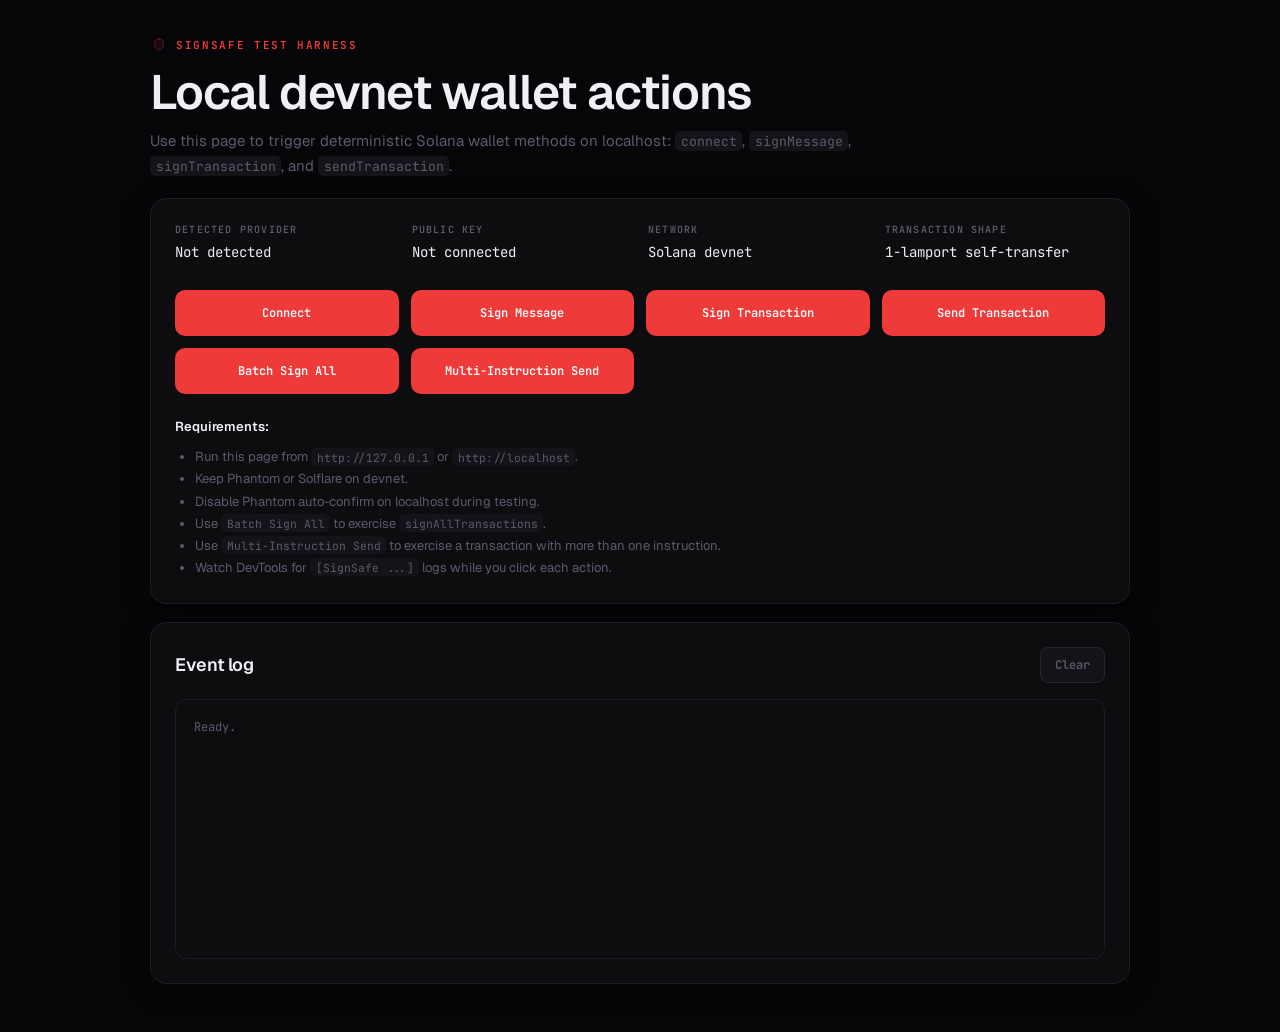
==== test-dapp/index.html @ 2d684139 "Add licensing documentation and update UI styles - Introduced `COMMERCIAL_LICENSE.md` and `LICENSING" ====
<!DOCTYPE html>
<html lang="en">
  <head>
    <meta charset="UTF-8" />
    <meta name="viewport" content="width=device-width, initial-scale=1.0" />
    <title>SignSafe Devnet Test DApp</title>
    <link rel="icon" type="image/svg+xml" href="../icons/icon.svg" />
    <link rel="icon" type="image/png" sizes="48x48" href="../icons/icon48.png" />
    <link rel="preconnect" href="https://fonts.googleapis.com">
    <link rel="preconnect" href="https://fonts.gstatic.com" crossorigin>
    <link href="https://fonts.googleapis.com/css2?family=Geist:wght@300;400;500&family=JetBrains+Mono:wght@400;500;600&display=swap" rel="stylesheet">
    <link rel="stylesheet" href="../shared/theme.css" />
    <link rel="stylesheet" href="styles.css" />
  </head>
  <body>
    <main class="shell">
      <section class="hero">
        <p class="eyebrow"><span class="eyebrow-icon" aria-hidden="true"><img src="../icons/icon.svg" alt="" /></span>SignSafe Test Harness</p>
        <h1>Local devnet wallet actions</h1>
        <p class="intro">
          Use this page to trigger deterministic Solana wallet methods on localhost:
          <code>connect</code>, <code>signMessage</code>, <code>signTransaction</code>, and
          <code>sendTransaction</code>.
        </p>
      </section>

      <section class="panel">
        <div class="meta-grid">
          <div>
            <div class="label">Detected provider</div>
            <div id="provider-name" class="value">Not detected</div>
          </div>
          <div>
            <div class="label">Public key</div>
            <div id="public-key" class="value">Not connected</div>
          </div>
          <div>
            <div class="label">Network</div>
            <div class="value">Solana devnet</div>
          </div>
          <div>
            <div class="label">Transaction shape</div>
            <div class="value">1-lamport self-transfer</div>
          </div>
        </div>

        <div class="button-grid">
          <button id="btn-connect" type="button">Connect</button>
          <button id="btn-sign-message" type="button">Sign Message</button>
          <button id="btn-sign-transaction" type="button">Sign Transaction</button>
          <button id="btn-send-transaction" type="button">Send Transaction</button>
          <button id="btn-batch-sign" type="button">Batch Sign All</button>
          <button id="btn-complex-send" type="button">Multi-Instruction Send</button>
        </div>

        <div class="notes">
          <p>Requirements:</p>
          <ul>
            <li>Run this page from <code>http://127.0.0.1</code> or <code>http://localhost</code>.</li>
            <li>Keep Phantom or Solflare on devnet.</li>
            <li>Disable Phantom auto-confirm on localhost during testing.</li>
            <li>Use <code>Batch Sign All</code> to exercise <code>signAllTransactions</code>.</li>
            <li>Use <code>Multi-Instruction Send</code> to exercise a transaction with more than one instruction.</li>
            <li>Watch DevTools for <code>[SignSafe ...]</code> logs while you click each action.</li>
          </ul>
        </div>
      </section>

      <section class="panel">
        <div class="log-header">
          <h2>Event log</h2>
          <button id="btn-clear-log" class="ghost" type="button">Clear</button>
        </div>
        <pre id="log-output" class="log-output">Ready.</pre>
      </section>
    </main>

    <script src="app.js"></script>
  </body>
</html>
---- shared/theme.css ----
/* SignSafe shared design tokens — matches landing/landing.html design system.
   Link this before any page-specific styles. No layout, no selectors. */
:root {
  color-scheme: dark;

  /* Backgrounds */
  --bg:        #060608;
  --surface:   #0d0d10;
  --surface-2: #141418;

  /* Borders */
  --border:    #1c1c22;
  --border-2:  #252530;

  /* Text */
  --text:      #f0f0f4;
  --muted:     #5a5a6e;
  --muted-2:   #3a3a4a;

  /* Danger / brand */
  --red:        #ef3a3a;
  --red-dim:    rgba(239,58,58,0.13);
  --red-border: rgba(239,58,58,0.22);

  /* Safe */
  --green:        #22c55e;
  --green-dim:    rgba(34,197,94,0.09);
  --green-border: rgba(34,197,94,0.20);

  /* Review */
  --amber:        #f59e0b;
  --amber-dim:    rgba(245,158,11,0.09);
  --amber-border: rgba(245,158,11,0.22);
}
---- test-dapp/styles.css ----
/* Fonts loaded via <link> tags in index.html */

* {
  box-sizing: border-box;
}

html,
body {
  margin: 0;
  min-height: 100%;
  font-family: "Geist", "Inter", "Segoe UI", sans-serif;
  color: var(--text);
  background: var(--bg);
}

code {
  padding: 0.1rem 0.35rem;
  border-radius: 5px;
  font-family: "JetBrains Mono", "Fira Code", monospace;
  font-size: 0.875em;
  background: var(--surface-2);
  color: var(--muted);
}

.shell {
  width: min(980px, calc(100% - 32px));
  margin: 0 auto;
  padding: 36px 0 48px;
}

.hero {
  margin-bottom: 20px;
}

.eyebrow {
  display: inline-flex;
  align-items: center;
  gap: 8px;
  margin: 0 0 12px;
  color: var(--red);
  font-family: "JetBrains Mono", monospace;
  font-size: 11px;
  font-weight: 600;
  letter-spacing: 0.15em;
  text-transform: uppercase;
}

.eyebrow-icon {
  width: 18px;
  height: 18px;
  line-height: 1;
  letter-spacing: normal;
  display: inline-flex;
  align-items: center;
  justify-content: center;
}

.eyebrow-icon img {
  width: 100%;
  height: 100%;
  display: block;
}

h1 {
  margin: 0 0 10px;
  font-size: clamp(28px, 4vw, 48px);
  font-weight: 600;
  letter-spacing: -0.025em;
  line-height: 1.1;
  color: var(--text);
}

.intro {
  max-width: 760px;
  margin: 0;
  color: var(--muted);
  font-size: 15px;
  line-height: 1.65;
}

.panel {
  margin-top: 18px;
  padding: 24px;
  border: 1px solid var(--border);
  border-radius: 16px;
  background: var(--surface);
  box-shadow: 0 4px 24px rgba(0,0,0,0.4);
}

.meta-grid {
  display: grid;
  gap: 16px;
  grid-template-columns: repeat(auto-fit, minmax(180px, 1fr));
}

.label {
  margin-bottom: 6px;
  color: var(--muted);
  font-family: "JetBrains Mono", monospace;
  font-size: 10px;
  font-weight: 600;
  letter-spacing: 0.12em;
  text-transform: uppercase;
}

.value {
  min-height: 24px;
  font-size: 14px;
  line-height: 1.5;
  color: var(--text);
  word-break: break-word;
  font-family: "JetBrains Mono", monospace;
}

.button-grid {
  display: grid;
  gap: 12px;
  grid-template-columns: repeat(auto-fit, minmax(180px, 1fr));
  margin-top: 24px;
}

button {
  min-height: 46px;
  padding: 0 16px;
  border: none;
  border-radius: 10px;
  background: var(--red);
  color: #fff;
  font-family: "JetBrains Mono", monospace;
  font: inherit;
  font-family: "JetBrains Mono", monospace;
  font-size: 12px;
  font-weight: 600;
  cursor: pointer;
  transition:
    transform 120ms ease,
    opacity 120ms ease,
    background 120ms ease;
}

button:hover {
  background: #ff4545;
  transform: translateY(-1px);
}

button:disabled {
  opacity: 0.45;
  cursor: wait;
  transform: none;
}

.ghost {
  min-height: 36px;
  padding: 0 14px;
  border: 1px solid var(--border-2);
  border-radius: 8px;
  background: var(--surface-2);
  color: var(--muted);
}

.ghost:hover {
  background: var(--border);
  border-color: var(--border-2);
  color: var(--text);
  transform: none;
}

.notes {
  margin-top: 22px;
  color: var(--muted);
  font-size: 13px;
  line-height: 1.7;
}

.notes p {
  margin: 0 0 8px;
  font-weight: 600;
  color: var(--text);
}

.notes ul {
  margin: 0;
  padding-left: 20px;
}

.log-header {
  display: flex;
  align-items: center;
  justify-content: space-between;
  gap: 16px;
}

.log-header h2 {
  margin: 0;
  font-size: 18px;
  font-weight: 600;
  color: var(--text);
  letter-spacing: -0.02em;
}

.log-output {
  min-height: 260px;
  margin: 16px 0 0;
  padding: 18px;
  overflow: auto;
  border-radius: 12px;
  background: var(--surface);
  border: 1px solid var(--border);
  color: var(--muted);
  font-family: "JetBrains Mono", "Fira Code", ui-monospace, monospace;
  font-size: 12px;
  line-height: 1.6;
  white-space: pre-wrap;
}

@media (max-width: 640px) {
  .shell {
    width: min(100% - 20px, 980px);
    padding-top: 24px;
  }

  .panel {
    padding: 18px;
    border-radius: 14px;
  }
}
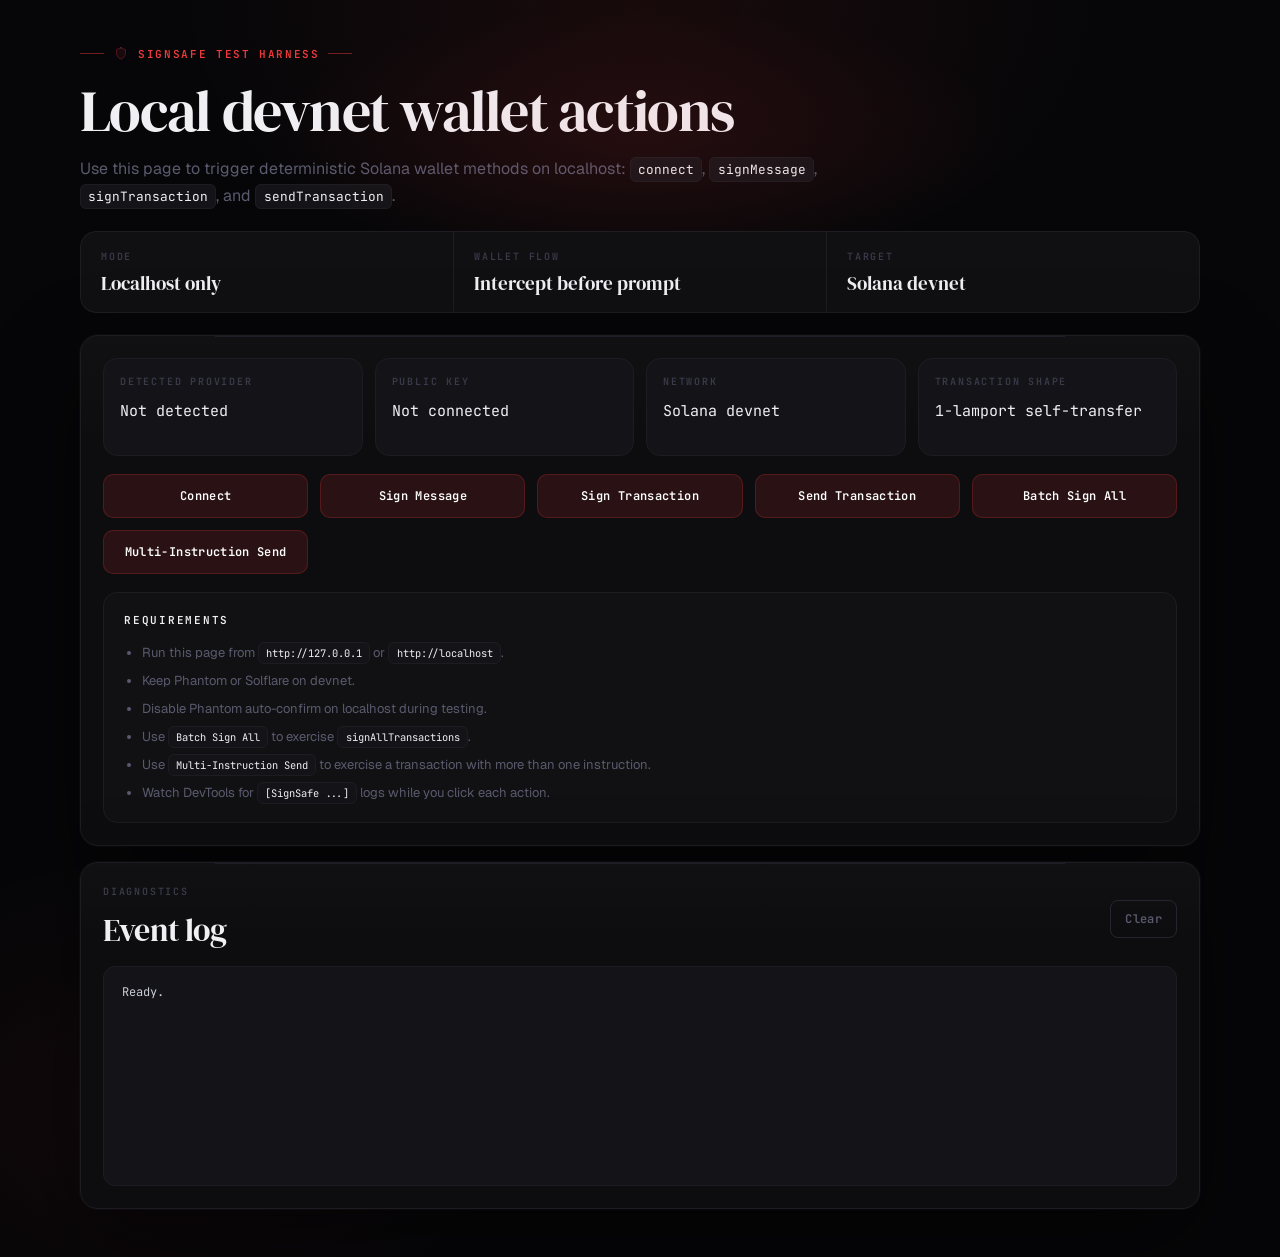
==== commit 32e8582d: "Add favicon and icon assets for landing and test dapp - Introduced new favicon.ico and icon.svg file" ====
--- a/test-dapp/index.html
+++ b/test-dapp/index.html
@@ -4,41 +4,54 @@
     <meta charset="UTF-8" />
     <meta name="viewport" content="width=device-width, initial-scale=1.0" />
     <title>SignSafe Devnet Test DApp</title>
-    <link rel="icon" type="image/svg+xml" href="../icons/icon.svg" />
-    <link rel="icon" type="image/png" sizes="48x48" href="../icons/icon48.png" />
+    <link rel="icon" href="favicon.ico" sizes="any" />
     <link rel="preconnect" href="https://fonts.googleapis.com">
     <link rel="preconnect" href="https://fonts.gstatic.com" crossorigin>
-    <link href="https://fonts.googleapis.com/css2?family=Geist:wght@300;400;500&family=JetBrains+Mono:wght@400;500;600&display=swap" rel="stylesheet">
-    <link rel="stylesheet" href="../shared/theme.css" />
+    <link href="https://fonts.googleapis.com/css2?family=DM+Serif+Display:ital@0;1&family=Geist:wght@300;400;500&family=JetBrains+Mono:wght@400;500;600&display=swap" rel="stylesheet">
     <link rel="stylesheet" href="styles.css" />
   </head>
   <body>
     <main class="shell">
       <section class="hero">
-        <p class="eyebrow"><span class="eyebrow-icon" aria-hidden="true"><img src="../icons/icon.svg" alt="" /></span>SignSafe Test Harness</p>
+        <div class="hero-glow" aria-hidden="true"></div>
+        <p class="eyebrow"><span class="eyebrow-icon" aria-hidden="true"><img src="icon.svg" alt="" /></span>SignSafe Test Harness</p>
         <h1>Local devnet wallet actions</h1>
         <p class="intro">
           Use this page to trigger deterministic Solana wallet methods on localhost:
           <code>connect</code>, <code>signMessage</code>, <code>signTransaction</code>, and
           <code>sendTransaction</code>.
         </p>
+        <div class="hero-strip">
+          <div class="hero-stat">
+            <div class="hero-stat-label">Mode</div>
+            <div class="hero-stat-value">Localhost only</div>
+          </div>
+          <div class="hero-stat">
+            <div class="hero-stat-label">Wallet flow</div>
+            <div class="hero-stat-value">Intercept before prompt</div>
+          </div>
+          <div class="hero-stat">
+            <div class="hero-stat-label">Target</div>
+            <div class="hero-stat-value">Solana devnet</div>
+          </div>
+        </div>
       </section>
 
       <section class="panel">
         <div class="meta-grid">
-          <div>
+          <div class="meta-card">
             <div class="label">Detected provider</div>
             <div id="provider-name" class="value">Not detected</div>
           </div>
-          <div>
+          <div class="meta-card">
             <div class="label">Public key</div>
             <div id="public-key" class="value">Not connected</div>
           </div>
-          <div>
+          <div class="meta-card">
             <div class="label">Network</div>
             <div class="value">Solana devnet</div>
           </div>
-          <div>
+          <div class="meta-card">
             <div class="label">Transaction shape</div>
             <div class="value">1-lamport self-transfer</div>
           </div>
@@ -54,7 +67,7 @@
         </div>
 
         <div class="notes">
-          <p>Requirements:</p>
+          <p>Requirements</p>
           <ul>
             <li>Run this page from <code>http://127.0.0.1</code> or <code>http://localhost</code>.</li>
             <li>Keep Phantom or Solflare on devnet.</li>
@@ -68,7 +81,10 @@
 
       <section class="panel">
         <div class="log-header">
-          <h2>Event log</h2>
+          <div>
+            <div class="section-label">Diagnostics</div>
+            <h2>Event log</h2>
+          </div>
           <button id="btn-clear-log" class="ghost" type="button">Clear</button>
         </div>
         <pre id="log-output" class="log-output">Ready.</pre>
--- a/test-dapp/styles.css
+++ b/test-dapp/styles.css
@@ -1,4 +1,25 @@
 /* Fonts loaded via <link> tags in index.html */
+
+:root {
+  color-scheme: dark;
+  --bg: #060608;
+  --surface: #0d0d10;
+  --surface-2: #141418;
+  --border: #1c1c22;
+  --border-2: #252530;
+  --text: #f0f0f4;
+  --muted: #5a5a6e;
+  --muted-2: #3a3a4a;
+  --red: #ef3a3a;
+  --red-dim: rgba(239,58,58,0.13);
+  --red-border: rgba(239,58,58,0.22);
+  --green: #22c55e;
+  --green-dim: rgba(34,197,94,0.09);
+  --green-border: rgba(34,197,94,0.20);
+  --amber: #f59e0b;
+  --amber-dim: rgba(245,158,11,0.09);
+  --amber-border: rgba(245,158,11,0.22);
+}
 
 * {
   box-sizing: border-box;
@@ -8,51 +29,80 @@
 body {
   margin: 0;
   min-height: 100%;
+  overflow-x: hidden;
   font-family: "Geist", "Inter", "Segoe UI", sans-serif;
   color: var(--text);
-  background: var(--bg);
+  background:
+    radial-gradient(ellipse 50% 32% at 50% 0%, rgba(239,58,58,0.08), transparent 72%),
+    radial-gradient(ellipse 36% 26% at 12% 88%, rgba(239,58,58,0.05), transparent 78%),
+    var(--bg);
 }
 
 code {
-  padding: 0.1rem 0.35rem;
-  border-radius: 5px;
+  padding: 0.18rem 0.45rem;
+  border-radius: 6px;
+  border: 1px solid var(--border);
   font-family: "JetBrains Mono", "Fira Code", monospace;
-  font-size: 0.875em;
+  font-size: 0.8em;
   background: var(--surface-2);
-  color: var(--muted);
+  color: var(--text);
 }
 
 .shell {
-  width: min(980px, calc(100% - 32px));
+  width: min(1120px, calc(100% - 32px));
   margin: 0 auto;
-  padding: 36px 0 48px;
+  padding: 28px 0 48px;
 }
 
 .hero {
-  margin-bottom: 20px;
+  position: relative;
+  margin-bottom: 22px;
+  padding: 10px 0 0;
+}
+
+.hero-glow {
+  position: absolute;
+  top: -20px;
+  left: 50%;
+  transform: translateX(-50%);
+  width: min(760px, 100%);
+  height: 260px;
+  background: radial-gradient(ellipse, rgba(239,58,58,0.11) 0%, transparent 70%);
+  pointer-events: none;
+  opacity: 0.85;
 }
 
 .eyebrow {
   display: inline-flex;
   align-items: center;
   gap: 8px;
-  margin: 0 0 12px;
+  margin: 0 0 18px;
   color: var(--red);
   font-family: "JetBrains Mono", monospace;
   font-size: 11px;
   font-weight: 600;
   letter-spacing: 0.15em;
   text-transform: uppercase;
+}
+
+.eyebrow::before,
+.eyebrow::after {
+  content: "";
+  display: block;
+  width: 24px;
+  height: 1px;
+  background: var(--red);
+  opacity: 0.45;
 }
 
 .eyebrow-icon {
   width: 18px;
   height: 18px;
-  line-height: 1;
-  letter-spacing: normal;
   display: inline-flex;
   align-items: center;
   justify-content: center;
+  line-height: 1;
+  letter-spacing: normal;
 }
 
 .eyebrow-icon img {
@@ -62,50 +112,109 @@
 }
 
 h1 {
-  margin: 0 0 10px;
-  font-size: clamp(28px, 4vw, 48px);
-  font-weight: 600;
-  letter-spacing: -0.025em;
-  line-height: 1.1;
+  margin: 0 0 14px;
+  max-width: 720px;
+  font-family: "DM Serif Display", serif;
+  font-size: clamp(32px, 6vw, 58px);
+  font-weight: 400;
+  letter-spacing: -0.03em;
+  line-height: 1.04;
   color: var(--text);
 }
 
 .intro {
   max-width: 760px;
-  margin: 0;
+  margin: 0 0 22px;
   color: var(--muted);
-  font-size: 15px;
-  line-height: 1.65;
+  font-size: 16px;
+  line-height: 1.7;
+  font-weight: 400;
+}
+
+.hero-strip {
+  display: grid;
+  grid-template-columns: repeat(3, minmax(0, 1fr));
+  gap: 1px;
+  border: 1px solid var(--border);
+  border-radius: 16px;
+  overflow: hidden;
+  background: var(--border);
+}
+
+.hero-stat {
+  padding: 18px 20px;
+  background: rgba(13,13,16,0.78);
+  backdrop-filter: blur(18px);
+}
+
+.hero-stat-label,
+.section-label {
+  margin-bottom: 10px;
+  color: var(--muted-2);
+  font-family: "JetBrains Mono", monospace;
+  font-size: 10px;
+  font-weight: 600;
+  letter-spacing: 0.18em;
+  text-transform: uppercase;
+}
+
+.hero-stat-value {
+  color: var(--text);
+  font-family: "DM Serif Display", serif;
+  font-size: 19px;
+  line-height: 1.1;
 }
 
 .panel {
-  margin-top: 18px;
-  padding: 24px;
-  border: 1px solid var(--border);
-  border-radius: 16px;
-  background: var(--surface);
-  box-shadow: 0 4px 24px rgba(0,0,0,0.4);
+  position: relative;
+  margin-top: 16px;
+  padding: 22px;
+  border: 1px solid var(--border);
+  border-radius: 18px;
+  background:
+    linear-gradient(180deg, rgba(255,255,255,0.015), transparent 22%),
+    var(--surface);
+  box-shadow: 0 32px 90px rgba(0,0,0,0.46), 0 0 0 1px rgba(255,255,255,0.03);
+}
+
+.panel::before {
+  content: "";
+  position: absolute;
+  top: 0;
+  left: 12%;
+  right: 12%;
+  height: 1px;
+  background: var(--border-2);
+  opacity: 0.75;
 }
 
 .meta-grid {
   display: grid;
-  gap: 16px;
-  grid-template-columns: repeat(auto-fit, minmax(180px, 1fr));
+  gap: 12px;
+  grid-template-columns: repeat(auto-fit, minmax(190px, 1fr));
+}
+
+.meta-card {
+  min-height: 98px;
+  padding: 16px 16px 14px;
+  border: 1px solid var(--border);
+  border-radius: 14px;
+  background: var(--surface-2);
 }
 
 .label {
-  margin-bottom: 6px;
-  color: var(--muted);
+  margin-bottom: 12px;
+  color: var(--muted-2);
   font-family: "JetBrains Mono", monospace;
   font-size: 10px;
   font-weight: 600;
-  letter-spacing: 0.12em;
+  letter-spacing: 0.18em;
   text-transform: uppercase;
 }
 
 .value {
-  min-height: 24px;
-  font-size: 14px;
+  min-height: 36px;
+  font-size: 15px;
   line-height: 1.5;
   color: var(--text);
   word-break: break-word;
@@ -115,31 +224,35 @@
 .button-grid {
   display: grid;
   gap: 12px;
-  grid-template-columns: repeat(auto-fit, minmax(180px, 1fr));
-  margin-top: 24px;
+  grid-template-columns: repeat(auto-fit, minmax(170px, 1fr));
+  margin-top: 18px;
 }
 
 button {
-  min-height: 46px;
-  padding: 0 16px;
-  border: none;
+  min-height: 44px;
+  padding: 0 18px;
+  border: 1px solid var(--red-border);
   border-radius: 10px;
-  background: var(--red);
+  background: var(--red-dim);
   color: #fff;
   font-family: "JetBrains Mono", monospace;
-  font: inherit;
-  font-family: "JetBrains Mono", monospace;
   font-size: 12px;
   font-weight: 600;
+  letter-spacing: 0.03em;
   cursor: pointer;
   transition:
     transform 120ms ease,
     opacity 120ms ease,
-    background 120ms ease;
+    background 120ms ease,
+    border-color 120ms ease,
+    color 120ms ease,
+    box-shadow 120ms ease;
 }
 
 button:hover {
-  background: #ff4545;
+  background: var(--red);
+  border-color: var(--red);
+  box-shadow: 0 10px 24px rgba(239,58,58,0.18);
   transform: translateY(-1px);
 }
 
@@ -150,37 +263,50 @@
 }
 
 .ghost {
-  min-height: 36px;
+  min-height: 38px;
   padding: 0 14px;
   border: 1px solid var(--border-2);
   border-radius: 8px;
+  background: transparent;
+  color: var(--muted);
+}
+
+.ghost:hover {
   background: var(--surface-2);
-  color: var(--muted);
-}
-
-.ghost:hover {
-  background: var(--border);
-  border-color: var(--border-2);
-  color: var(--text);
-  transform: none;
+  border-color: var(--muted);
+  color: var(--text);
+  box-shadow: none;
+  transform: translateY(-1px);
 }
 
 .notes {
-  margin-top: 22px;
+  margin-top: 18px;
+  padding: 18px 20px;
+  border: 1px solid var(--border);
+  border-radius: 14px;
+  background: rgba(20,20,24,0.55);
   color: var(--muted);
   font-size: 13px;
   line-height: 1.7;
 }
 
 .notes p {
-  margin: 0 0 8px;
-  font-weight: 600;
+  margin: 0 0 12px;
+  font-family: "JetBrains Mono", monospace;
+  font-size: 11px;
+  font-weight: 600;
+  letter-spacing: 0.16em;
+  text-transform: uppercase;
   color: var(--text);
 }
 
 .notes ul {
   margin: 0;
-  padding-left: 20px;
+  padding-left: 18px;
+}
+
+.notes li + li {
+  margin-top: 6px;
 }
 
 .log-header {
@@ -188,39 +314,54 @@
   align-items: center;
   justify-content: space-between;
   gap: 16px;
+  margin-bottom: 14px;
 }
 
 .log-header h2 {
   margin: 0;
-  font-size: 18px;
-  font-weight: 600;
-  color: var(--text);
-  letter-spacing: -0.02em;
+  font-family: "DM Serif Display", serif;
+  font-size: clamp(24px, 4vw, 32px);
+  font-weight: 400;
+  color: var(--text);
+  letter-spacing: -0.025em;
 }
 
 .log-output {
-  min-height: 260px;
-  margin: 16px 0 0;
-  padding: 18px;
+  min-height: 220px;
+  margin: 0;
+  padding: 16px 18px;
   overflow: auto;
   border-radius: 12px;
-  background: var(--surface);
-  border: 1px solid var(--border);
-  color: var(--muted);
+  background: var(--surface-2);
+  border: 1px solid var(--border);
+  color: #c9ccd4;
   font-family: "JetBrains Mono", "Fira Code", ui-monospace, monospace;
   font-size: 12px;
   line-height: 1.6;
   white-space: pre-wrap;
 }
 
-@media (max-width: 640px) {
+@media (max-width: 768px) {
   .shell {
-    width: min(100% - 20px, 980px);
-    padding-top: 24px;
+    width: min(100% - 20px, 1120px);
+    padding-top: 20px;
+  }
+
+  .hero-strip {
+    grid-template-columns: 1fr;
   }
 
   .panel {
     padding: 18px;
     border-radius: 14px;
   }
-}
+
+  .meta-card {
+    min-height: 0;
+  }
+
+  .value {
+    min-height: 0;
+    font-size: 16px;
+  }
+}
